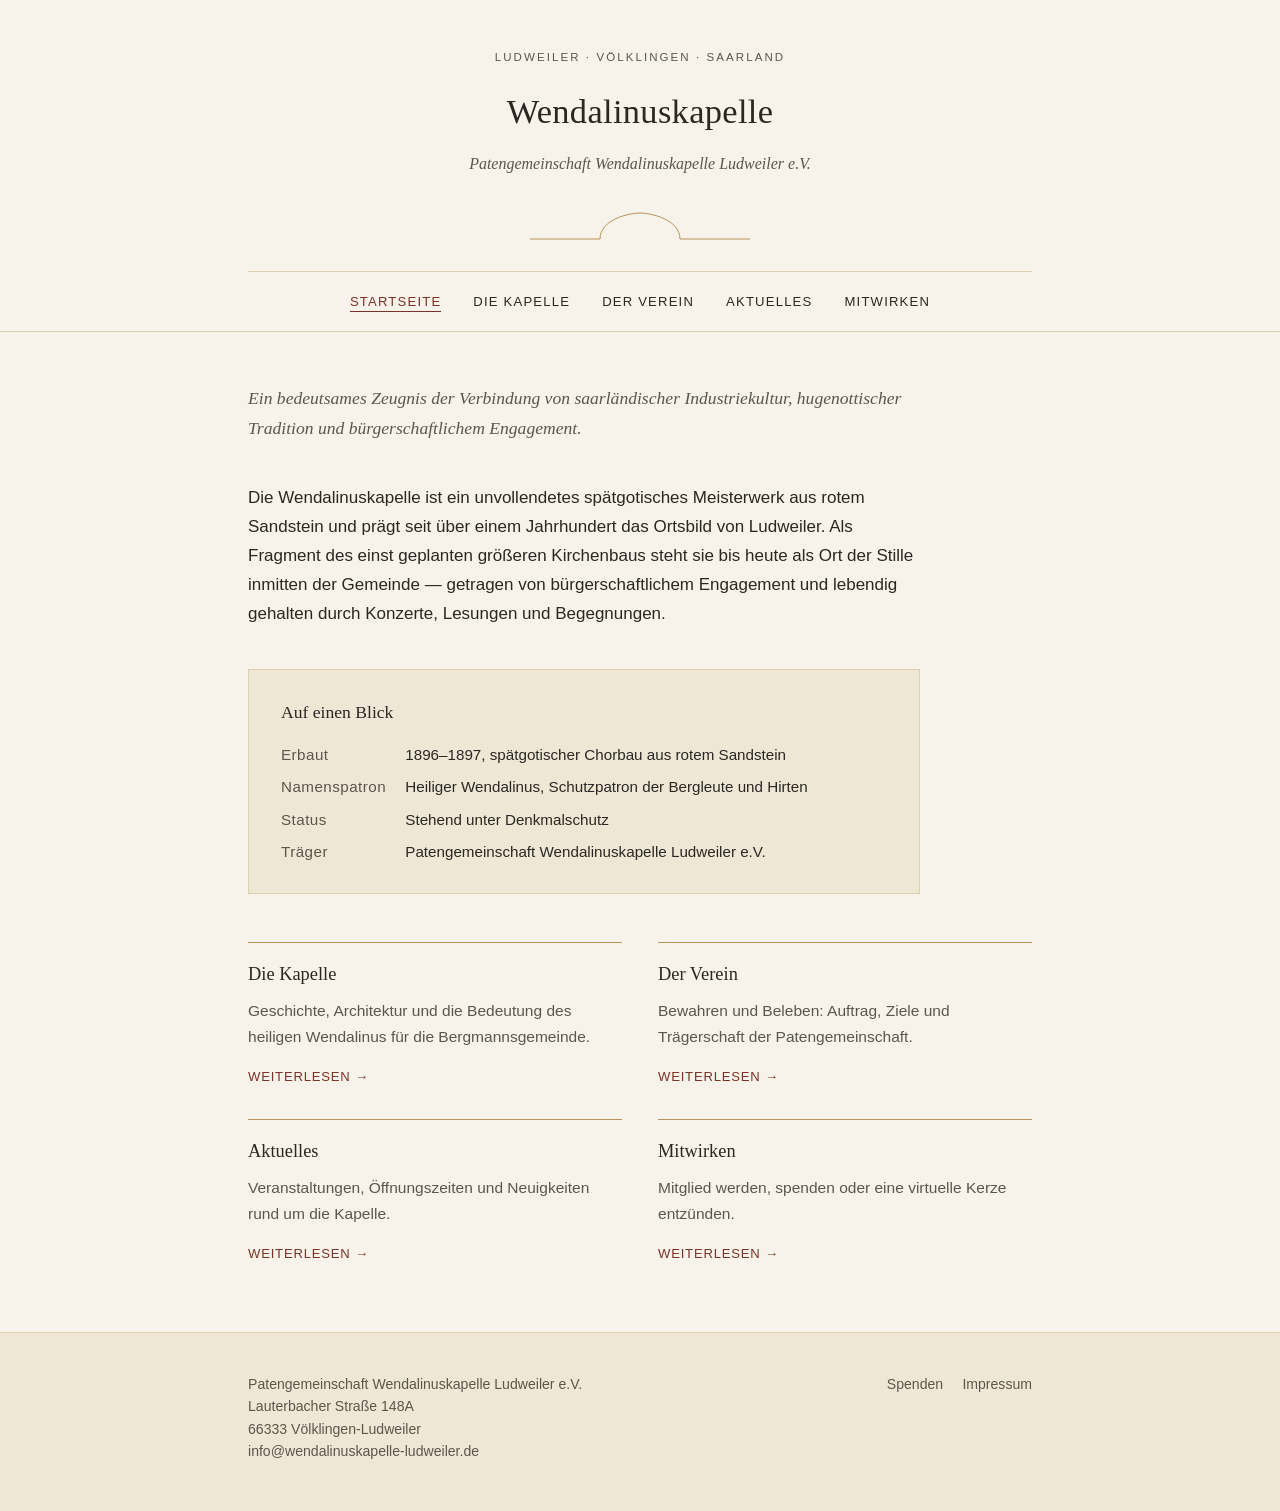
==== index.html @ 627bee24 "Erster Entwurf: Wendalinuskapelle Ludweiler Website" ====
<!doctype html>
<html lang="de">
<head>
<meta charset="utf-8">
<title>Wendalinuskapelle Ludweiler — Patengemeinschaft Wendalinuskapelle e.V.</title>
<meta name="description" content="Die Wendalinuskapelle in Ludweiler: unvollendeter spätgotischer Chorbau aus rotem Sandstein, errichtet 1896/97. Getragen von der Patengemeinschaft Wendalinuskapelle e.V.">
<meta name="viewport" content="width=device-width, initial-scale=1">
<link rel="stylesheet" href="css/style.css">
</head>
<body>

<header class="site-header">
  <div class="container">
    <p class="site-eyebrow">Ludweiler · Völklingen · Saarland</p>
    <h1 class="site-title"><a href="index.html">Wendalinuskapelle</a></h1>
    <p class="site-subtitle">Patengemeinschaft Wendalinuskapelle Ludweiler e.V.</p>
    <svg class="arch-divider" viewBox="0 0 220 34" xmlns="http://www.w3.org/2000/svg" aria-hidden="true">
      <line x1="0" y1="30" x2="70" y2="30"></line>
      <path d="M70 30 C70 10, 100 4, 110 4 C120 4, 150 10, 150 30"></path>
      <line x1="150" y1="30" x2="220" y2="30"></line>
    </svg>
    <nav class="site-nav" aria-label="Hauptnavigation">
      <ul>
        <li><a href="index.html" aria-current="page">Startseite</a></li>
        <li><a href="die-kapelle.html">Die Kapelle</a></li>
        <li><a href="der-verein.html">Der Verein</a></li>
        <li><a href="aktuelles.html">Aktuelles</a></li>
        <li><a href="mitwirken.html">Mitwirken</a></li>
      </ul>
    </nav>
  </div>
</header>

<main>
  <div class="container">

    <p class="page-lede">Ein bedeutsames Zeugnis der Verbindung von saarländischer Industriekultur, hugenottischer Tradition und bürgerschaftlichem Engagement.</p>

    <div class="prose">
      <p>Die Wendalinuskapelle ist ein unvollendetes spätgotisches Meisterwerk aus rotem Sandstein und prägt seit über einem Jahrhundert das Ortsbild von Ludweiler. Als Fragment des einst geplanten größeren Kirchenbaus steht sie bis heute als Ort der Stille inmitten der Gemeinde — getragen von bürgerschaftlichem Engagement und lebendig gehalten durch Konzerte, Lesungen und Begegnungen.</p>
    </div>

    <div class="panel">
      <h2>Auf einen Blick</h2>
      <dl>
        <dt>Erbaut</dt>
        <dd>1896–1897, spätgotischer Chorbau aus rotem Sandstein</dd>
        <dt>Namenspatron</dt>
        <dd>Heiliger Wendalinus, Schutzpatron der Bergleute und Hirten</dd>
        <dt>Status</dt>
        <dd>Stehend unter Denkmalschutz</dd>
        <dt>Träger</dt>
        <dd>Patengemeinschaft Wendalinuskapelle Ludweiler e.V.</dd>
      </dl>
    </div>

    <div class="teaser-grid">
      <div class="teaser">
        <h3>Die Kapelle</h3>
        <p>Geschichte, Architektur und die Bedeutung des heiligen Wendalinus für die Bergmannsgemeinde.</p>
        <a href="die-kapelle.html">Weiterlesen →</a>
      </div>
      <div class="teaser">
        <h3>Der Verein</h3>
        <p>Bewahren und Beleben: Auftrag, Ziele und Trägerschaft der Patengemeinschaft.</p>
        <a href="der-verein.html">Weiterlesen →</a>
      </div>
      <div class="teaser">
        <h3>Aktuelles</h3>
        <p>Veranstaltungen, Öffnungszeiten und Neuigkeiten rund um die Kapelle.</p>
        <a href="aktuelles.html">Weiterlesen →</a>
      </div>
      <div class="teaser">
        <h3>Mitwirken</h3>
        <p>Mitglied werden, spenden oder eine virtuelle Kerze entzünden.</p>
        <a href="mitwirken.html">Weiterlesen →</a>
      </div>
    </div>

  </div>
</main>

<footer class="site-footer">
  <div class="container">
    <address>
      Patengemeinschaft Wendalinuskapelle Ludweiler e.V.<br>
      Lauterbacher Straße 148A<br>
      66333 Völklingen-Ludweiler<br>
      <a href="mailto:info@wendalinuskapelle-ludweiler.de">info@wendalinuskapelle-ludweiler.de</a>
    </address>
    <nav aria-label="Fußzeilennavigation">
      <ul>
        <li><a href="mitwirken.html">Spenden</a></li>
        <li><a href="impressum.html">Impressum</a></li>
      </ul>
    </nav>
  </div>
</footer>

</body>
</html>
---- css/style.css ----
:root {
  --color-bg: #f7f3ea;
  --color-bg-alt: #efe7d5;
  --color-text: #2b2723;
  --color-text-muted: #5c564c;
  --color-accent: #7c3226;
  --color-rule: #b8945a;
  --color-border: #ddd0ae;
  --font-serif: Georgia, "Iowan Old Style", "Times New Roman", serif;
  --font-sans: -apple-system, BlinkMacSystemFont, "Segoe UI", Helvetica, Arial, sans-serif;
  --measure: 42rem;
}

* {
  box-sizing: border-box;
}

html {
  scroll-behavior: smooth;
}

body {
  margin: 0;
  background: var(--color-bg);
  color: var(--color-text);
  font-family: var(--font-sans);
  font-size: 17px;
  line-height: 1.7;
  -webkit-font-smoothing: antialiased;
}

a {
  color: var(--color-accent);
  text-decoration: none;
  border-bottom: 1px solid transparent;
}

a:hover {
  border-bottom-color: var(--color-accent);
}

img {
  max-width: 100%;
  display: block;
}

.container {
  max-width: 52rem;
  margin: 0 auto;
  padding: 0 1.5rem;
}

/* Header */

.site-header {
  border-bottom: 1px solid var(--color-border);
  padding: 3rem 0 0;
  background: var(--color-bg);
}

.site-header .container {
  text-align: center;
}

.site-eyebrow {
  font-family: var(--font-sans);
  font-size: 0.72rem;
  letter-spacing: 0.18em;
  text-transform: uppercase;
  color: var(--color-text-muted);
  margin: 0 0 0.9rem;
}

.site-title {
  font-family: var(--font-serif);
  font-weight: 400;
  font-size: 2.15rem;
  letter-spacing: 0.01em;
  margin: 0 0 0.6rem;
}

.site-title a {
  color: var(--color-text);
  border-bottom: none;
}

.site-subtitle {
  font-family: var(--font-serif);
  font-style: italic;
  color: var(--color-text-muted);
  font-size: 1rem;
  margin: 0 0 2rem;
}

.arch-divider {
  display: block;
  margin: 0 auto;
  width: 100%;
  max-width: 220px;
  height: 34px;
}

.arch-divider path,
.arch-divider line {
  stroke: var(--color-rule);
  stroke-width: 1;
  fill: none;
}

nav.site-nav {
  margin-top: 1.75rem;
  border-top: 1px solid var(--color-border);
}

nav.site-nav ul {
  list-style: none;
  display: flex;
  justify-content: center;
  flex-wrap: wrap;
  gap: 0.5rem 2rem;
  margin: 0;
  padding: 0.95rem 0;
}

nav.site-nav a {
  font-size: 0.82rem;
  letter-spacing: 0.09em;
  text-transform: uppercase;
  color: var(--color-text);
  border-bottom: 1px solid transparent;
  padding-bottom: 2px;
}

nav.site-nav a:hover,
nav.site-nav a[aria-current="page"] {
  color: var(--color-accent);
  border-bottom-color: var(--color-accent);
}

/* Main content */

main {
  padding: 3.25rem 0 4rem;
}

.page-title {
  font-family: var(--font-serif);
  font-weight: 400;
  font-size: 1.85rem;
  margin: 0 0 0.4rem;
}

.page-lede {
  font-family: var(--font-serif);
  font-style: italic;
  color: var(--color-text-muted);
  font-size: 1.1rem;
  max-width: var(--measure);
  margin: 0 0 2.5rem;
}

.prose {
  max-width: var(--measure);
}

.prose h2 {
  font-family: var(--font-serif);
  font-weight: 400;
  font-size: 1.3rem;
  margin: 2.6rem 0 0.9rem;
  padding-top: 1.6rem;
  border-top: 1px solid var(--color-border);
}

.prose h2:first-child {
  margin-top: 0;
  padding-top: 0;
  border-top: none;
}

.prose p {
  margin: 0 0 1.15rem;
}

.prose blockquote {
  margin: 1.6rem 0;
  padding: 0.2rem 0 0.2rem 1.3rem;
  border-left: 2px solid var(--color-rule);
  font-family: var(--font-serif);
  font-style: italic;
  color: var(--color-text-muted);
}

.lead-figure {
  font-family: var(--font-serif);
  font-size: 0.95rem;
  color: var(--color-text-muted);
  text-transform: none;
  letter-spacing: 0.02em;
  margin: 0 0 2rem;
}

/* Teaser grid on homepage */

.teaser-grid {
  display: grid;
  grid-template-columns: repeat(2, 1fr);
  gap: 1.75rem 2.25rem;
  margin-top: 3rem;
  max-width: 52rem;
}

.teaser {
  border-top: 1px solid var(--color-rule);
  padding-top: 1rem;
}

.teaser h3 {
  font-family: var(--font-serif);
  font-weight: 400;
  font-size: 1.15rem;
  margin: 0 0 0.5rem;
}

.teaser p {
  color: var(--color-text-muted);
  margin: 0 0 0.7rem;
  font-size: 0.97rem;
}

.teaser a {
  font-size: 0.82rem;
  letter-spacing: 0.06em;
  text-transform: uppercase;
}

/* Info panel (contact / facts) */

.panel {
  background: var(--color-bg-alt);
  border: 1px solid var(--color-border);
  padding: 1.75rem 2rem;
  margin: 2.5rem 0;
  max-width: var(--measure);
}

.panel h2 {
  font-family: var(--font-serif);
  font-weight: 400;
  font-size: 1.1rem;
  margin: 0 0 0.9rem;
}

.panel dl {
  margin: 0;
  display: grid;
  grid-template-columns: auto 1fr;
  gap: 0.4rem 1.2rem;
  font-size: 0.95rem;
}

.panel dt {
  color: var(--color-text-muted);
  letter-spacing: 0.03em;
}

.panel dd {
  margin: 0;
}

.notice {
  border-left: 2px solid var(--color-rule);
  padding: 0.15rem 0 0.15rem 1.2rem;
  color: var(--color-text-muted);
  font-size: 0.92rem;
  max-width: var(--measure);
  margin: 1.75rem 0;
}

ul.plain,
ol.plain {
  padding-left: 1.2rem;
  max-width: var(--measure);
}

ul.plain li,
ol.plain li {
  margin-bottom: 0.6rem;
}

/* Footer */

.site-footer {
  border-top: 1px solid var(--color-border);
  padding: 2.5rem 0 3rem;
  background: var(--color-bg-alt);
}

.site-footer .container {
  display: flex;
  flex-wrap: wrap;
  justify-content: space-between;
  gap: 1.5rem;
  font-size: 0.88rem;
  color: var(--color-text-muted);
}

.site-footer address {
  font-style: normal;
  line-height: 1.6;
}

.site-footer nav ul {
  list-style: none;
  padding: 0;
  margin: 0;
  display: flex;
  gap: 1.2rem;
}

.site-footer a {
  color: var(--color-text-muted);
}

.site-footer a:hover {
  color: var(--color-accent);
}

@media (max-width: 640px) {
  .site-header {
    padding-top: 2.25rem;
  }
  .site-title {
    font-size: 1.65rem;
  }
  main {
    padding: 2.25rem 0 3rem;
  }
  .teaser-grid {
    grid-template-columns: 1fr;
  }
  .panel {
    padding: 1.4rem 1.4rem;
  }
  .site-footer .container {
    flex-direction: column;
  }
}
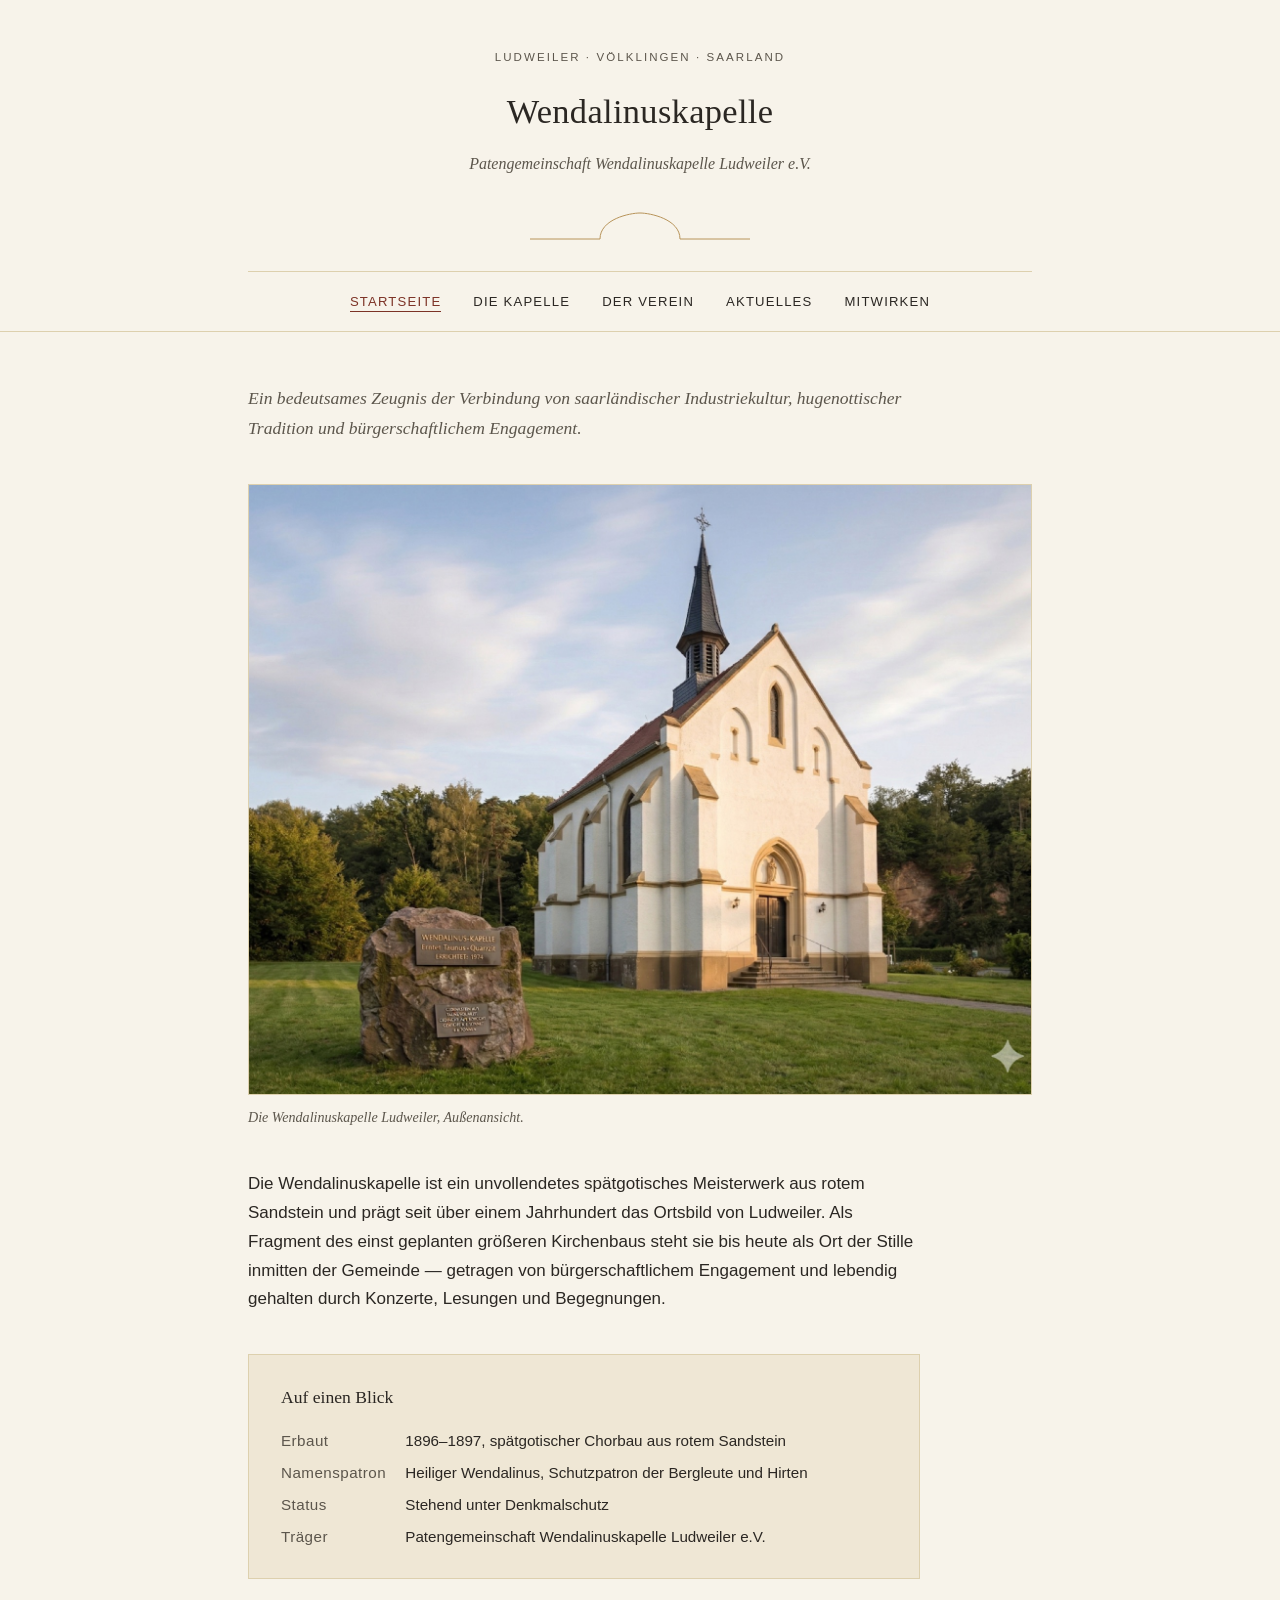
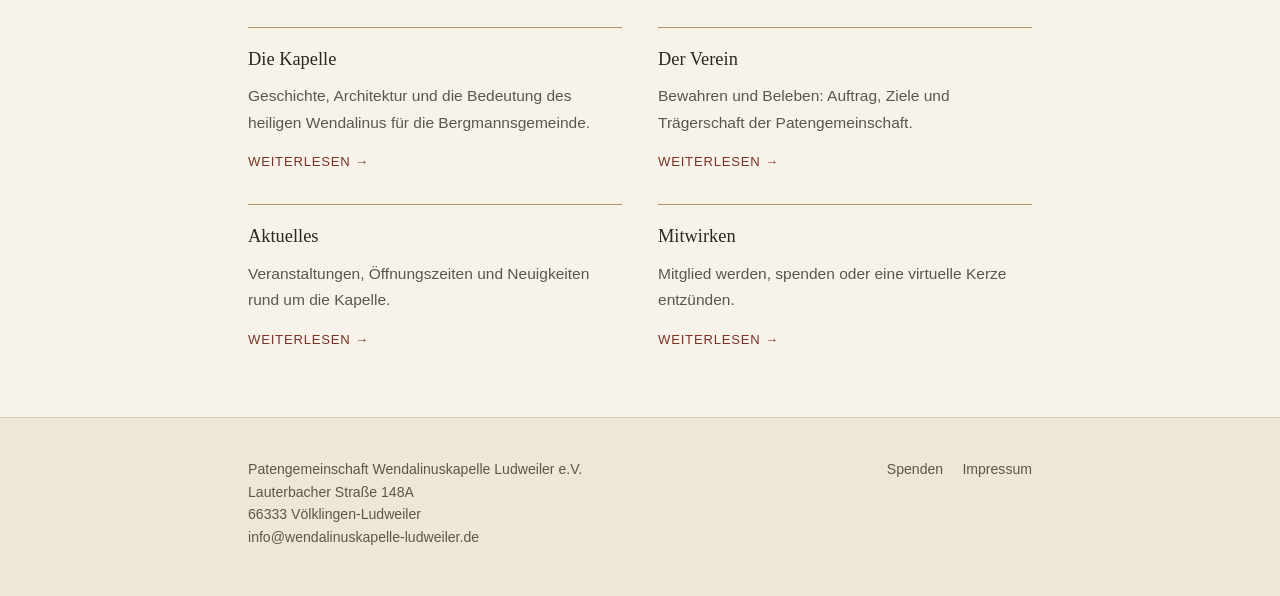
==== commit b00256c5: "Fotos der Kapelle einbinden" ====
--- a/index.html
+++ b/index.html
@@ -35,6 +35,11 @@
   <div class="container">
 
     <p class="page-lede">Ein bedeutsames Zeugnis der Verbindung von saarländischer Industriekultur, hugenottischer Tradition und bürgerschaftlichem Engagement.</p>
+
+    <figure class="photo wide">
+      <img src="images/kapelle-aussenansicht.jpg" alt="Außenansicht der Wendalinuskapelle Ludweiler mit Turm und Gedenkstein" width="1600" height="1246" loading="eager">
+      <figcaption>Die Wendalinuskapelle Ludweiler, Außenansicht.</figcaption>
+    </figure>
 
     <div class="prose">
       <p>Die Wendalinuskapelle ist ein unvollendetes spätgotisches Meisterwerk aus rotem Sandstein und prägt seit über einem Jahrhundert das Ortsbild von Ludweiler. Als Fragment des einst geplanten größeren Kirchenbaus steht sie bis heute als Ort der Stille inmitten der Gemeinde — getragen von bürgerschaftlichem Engagement und lebendig gehalten durch Konzerte, Lesungen und Begegnungen.</p>
--- a/css/style.css
+++ b/css/style.css
@@ -200,6 +200,32 @@
   margin: 0 0 2rem;
 }
 
+/* Photos */
+
+figure.photo {
+  margin: 2.5rem 0;
+  max-width: var(--measure);
+}
+
+figure.photo.wide {
+  max-width: 100%;
+}
+
+figure.photo img {
+  width: 100%;
+  height: auto;
+  display: block;
+  border: 1px solid var(--color-border);
+}
+
+figure.photo figcaption {
+  margin-top: 0.7rem;
+  font-family: var(--font-serif);
+  font-style: italic;
+  color: var(--color-text-muted);
+  font-size: 0.88rem;
+}
+
 /* Teaser grid on homepage */
 
 .teaser-grid {
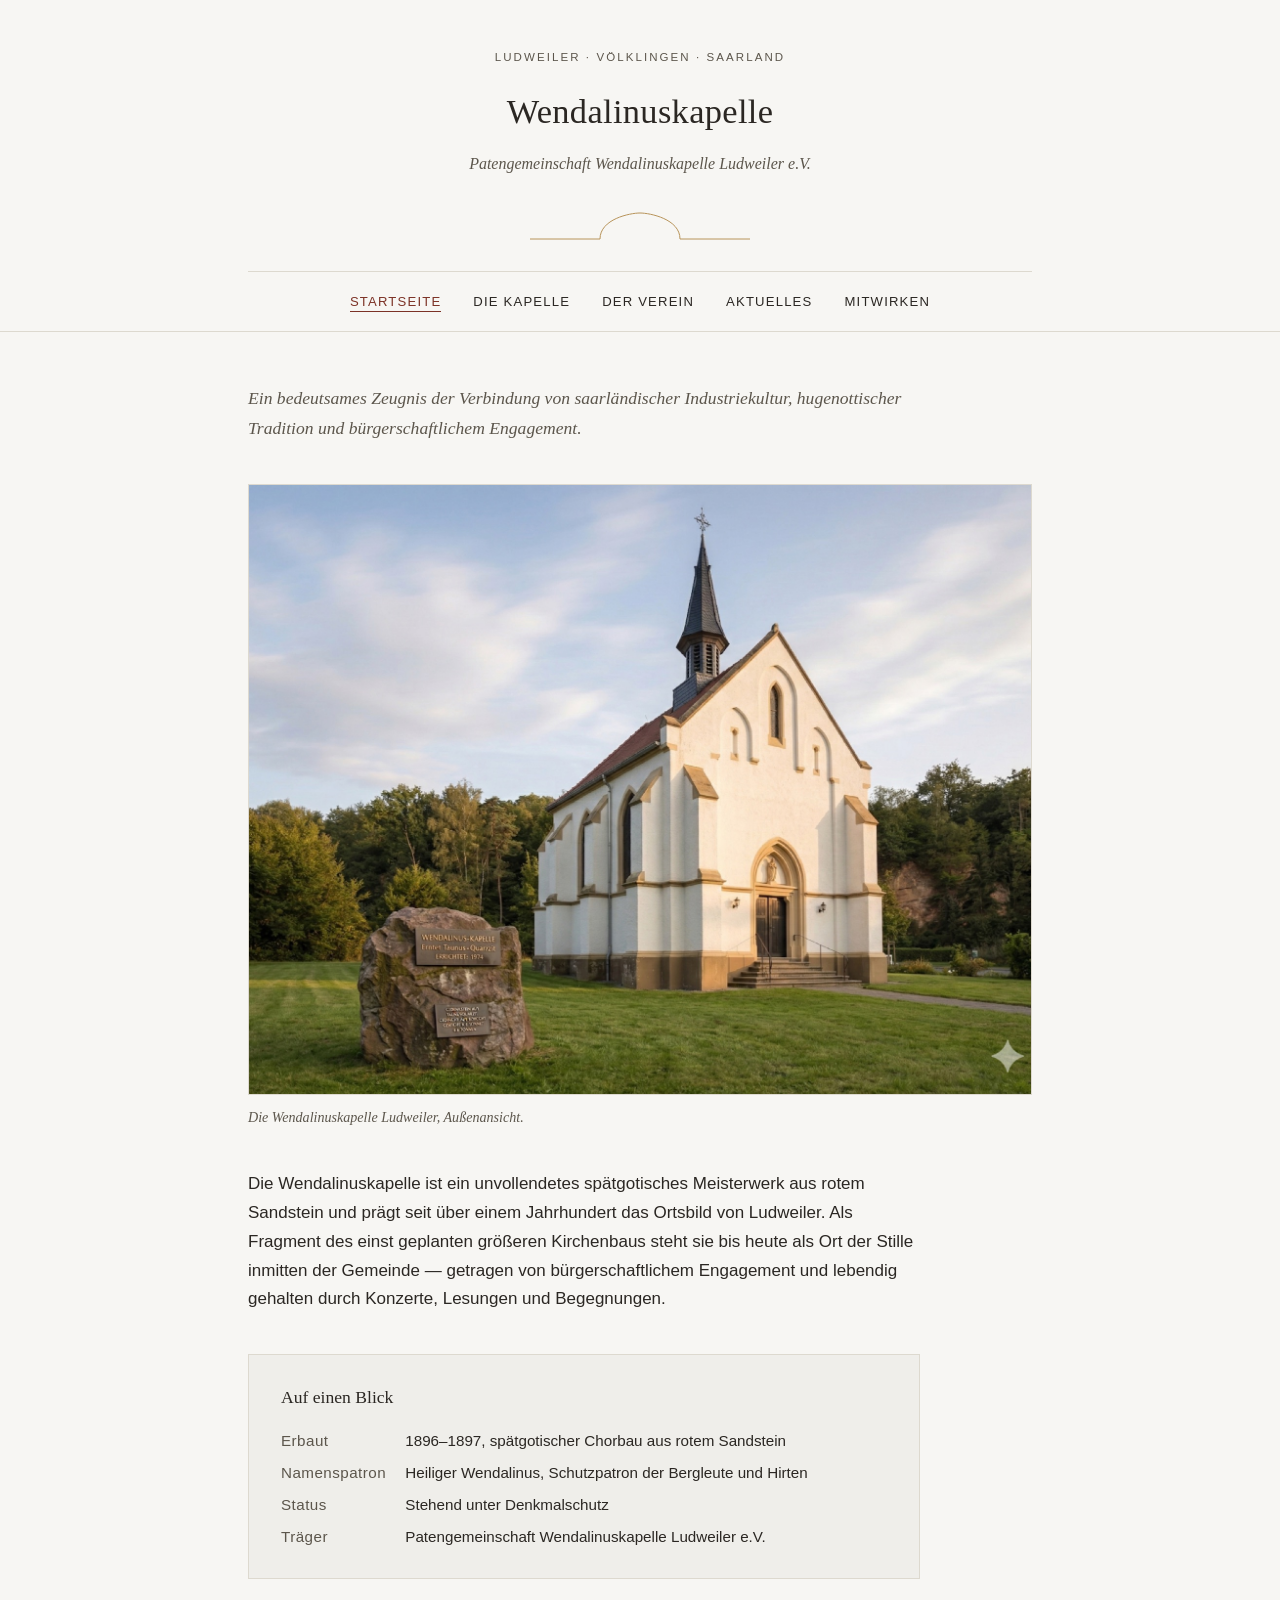
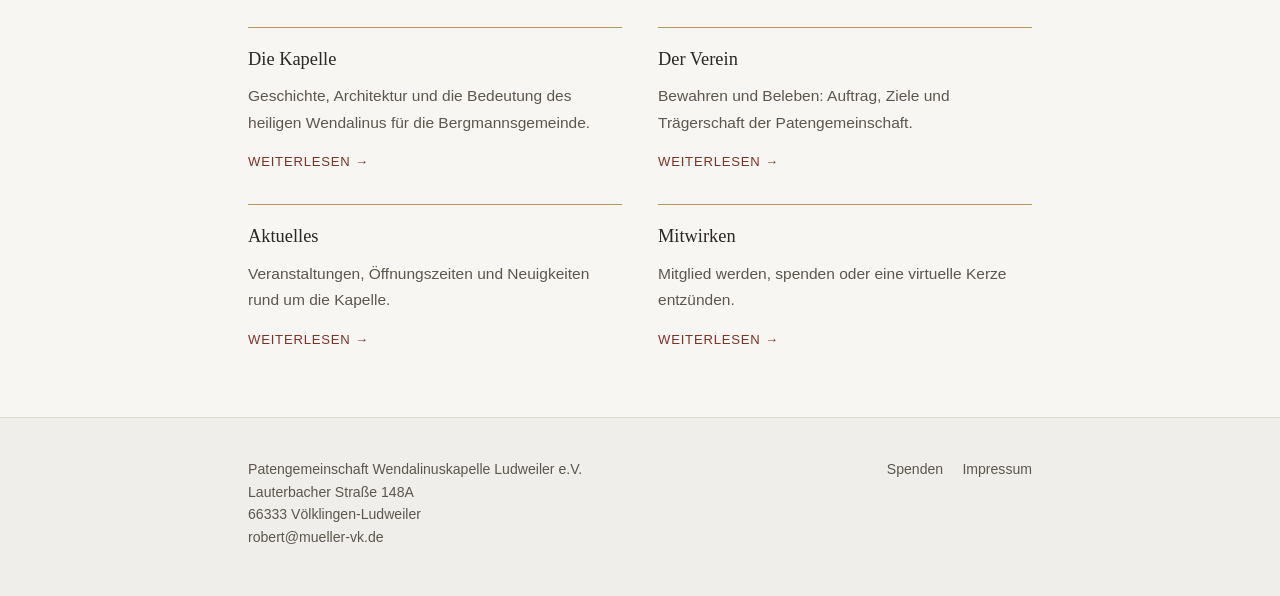
==== commit cd9eee88: "E-Mail-Kontakt auf robert@mueller-vk.de umstellen (info@ funktioniert nicht)" ====
--- a/index.html
+++ b/index.html
@@ -91,7 +91,7 @@
       Patengemeinschaft Wendalinuskapelle Ludweiler e.V.<br>
       Lauterbacher Straße 148A<br>
       66333 Völklingen-Ludweiler<br>
-      <a href="mailto:info@wendalinuskapelle-ludweiler.de">info@wendalinuskapelle-ludweiler.de</a>
+      <a href="mailto:robert@mueller-vk.de">robert@mueller-vk.de</a>
     </address>
     <nav aria-label="Fußzeilennavigation">
       <ul>
--- a/css/style.css
+++ b/css/style.css
@@ -1,11 +1,11 @@
 :root {
-  --color-bg: #f7f3ea;
-  --color-bg-alt: #efe7d5;
+  --color-bg: #f7f6f3;
+  --color-bg-alt: #efeeea;
   --color-text: #2b2723;
   --color-text-muted: #5c564c;
   --color-accent: #7c3226;
   --color-rule: #b8945a;
-  --color-border: #ddd0ae;
+  --color-border: #ddd9cf;
   --font-serif: Georgia, "Iowan Old Style", "Times New Roman", serif;
   --font-sans: -apple-system, BlinkMacSystemFont, "Segoe UI", Helvetica, Arial, sans-serif;
   --measure: 42rem;
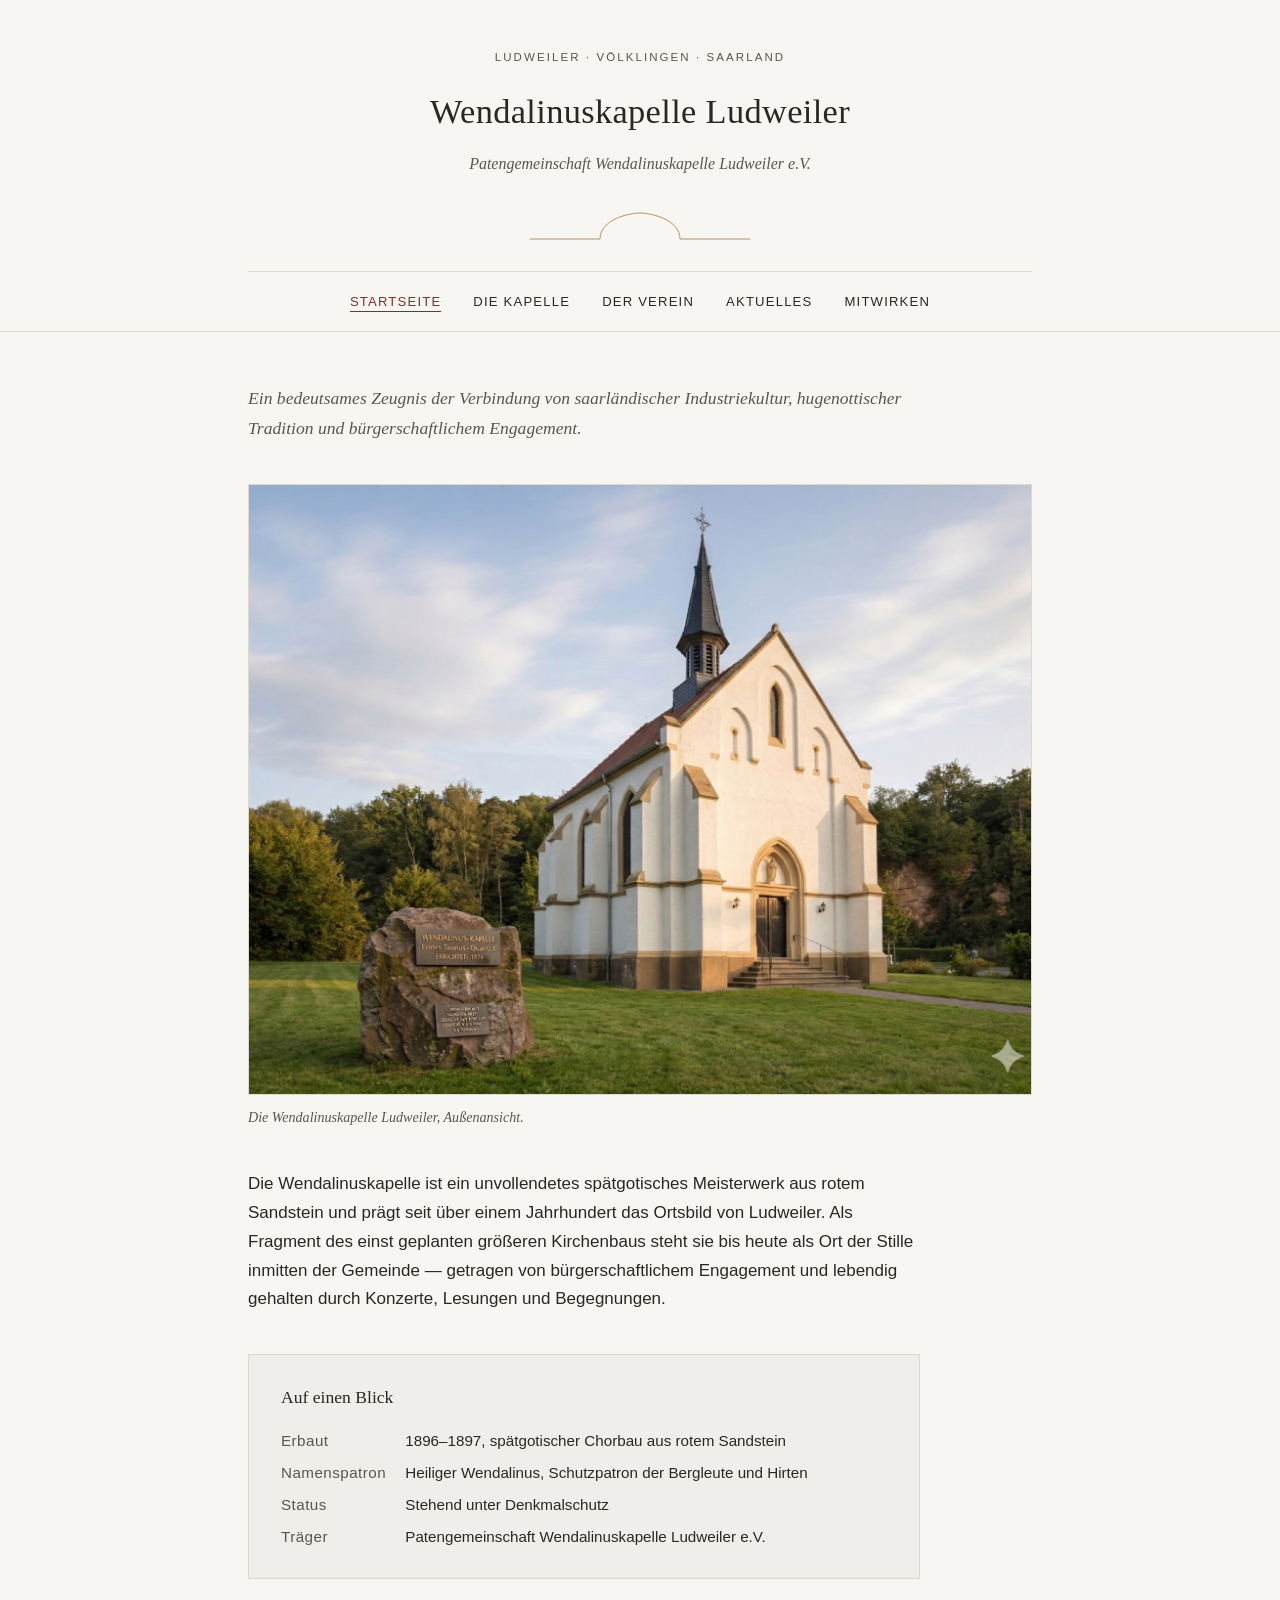
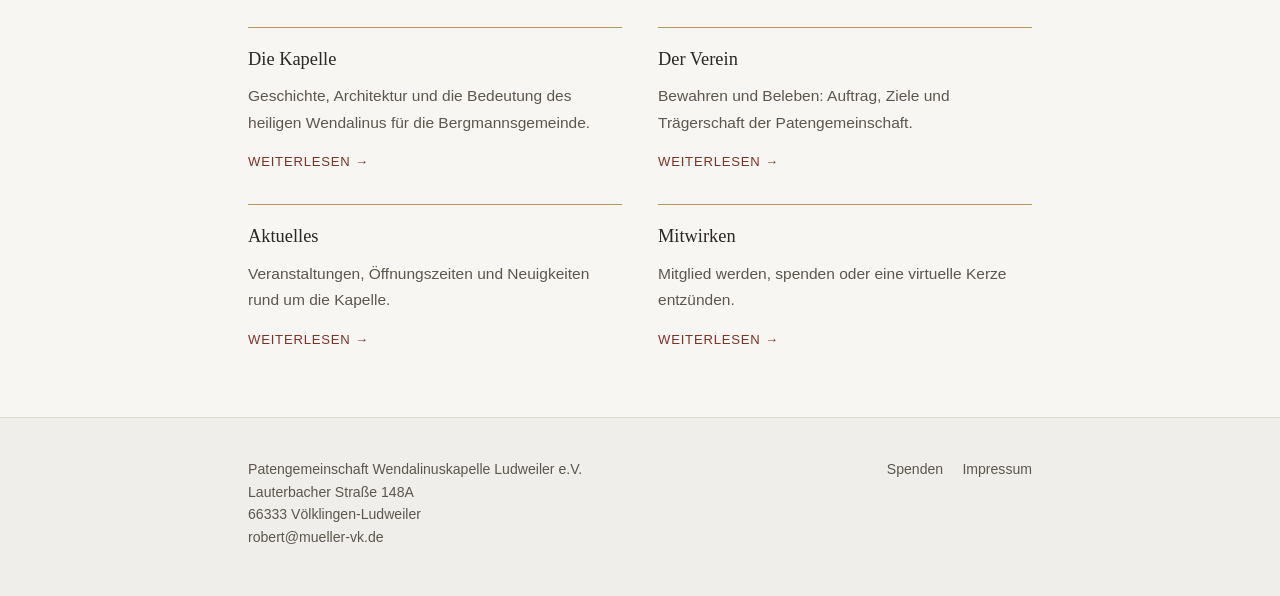
==== commit c226e2a2: "Seitentitel auf 'Wendalinuskapelle Ludweiler' ändern" ====
--- a/index.html
+++ b/index.html
@@ -12,7 +12,7 @@
 <header class="site-header">
   <div class="container">
     <p class="site-eyebrow">Ludweiler · Völklingen · Saarland</p>
-    <h1 class="site-title"><a href="index.html">Wendalinuskapelle</a></h1>
+    <h1 class="site-title"><a href="index.html">Wendalinuskapelle Ludweiler</a></h1>
     <p class="site-subtitle">Patengemeinschaft Wendalinuskapelle Ludweiler e.V.</p>
     <svg class="arch-divider" viewBox="0 0 220 34" xmlns="http://www.w3.org/2000/svg" aria-hidden="true">
       <line x1="0" y1="30" x2="70" y2="30"></line>
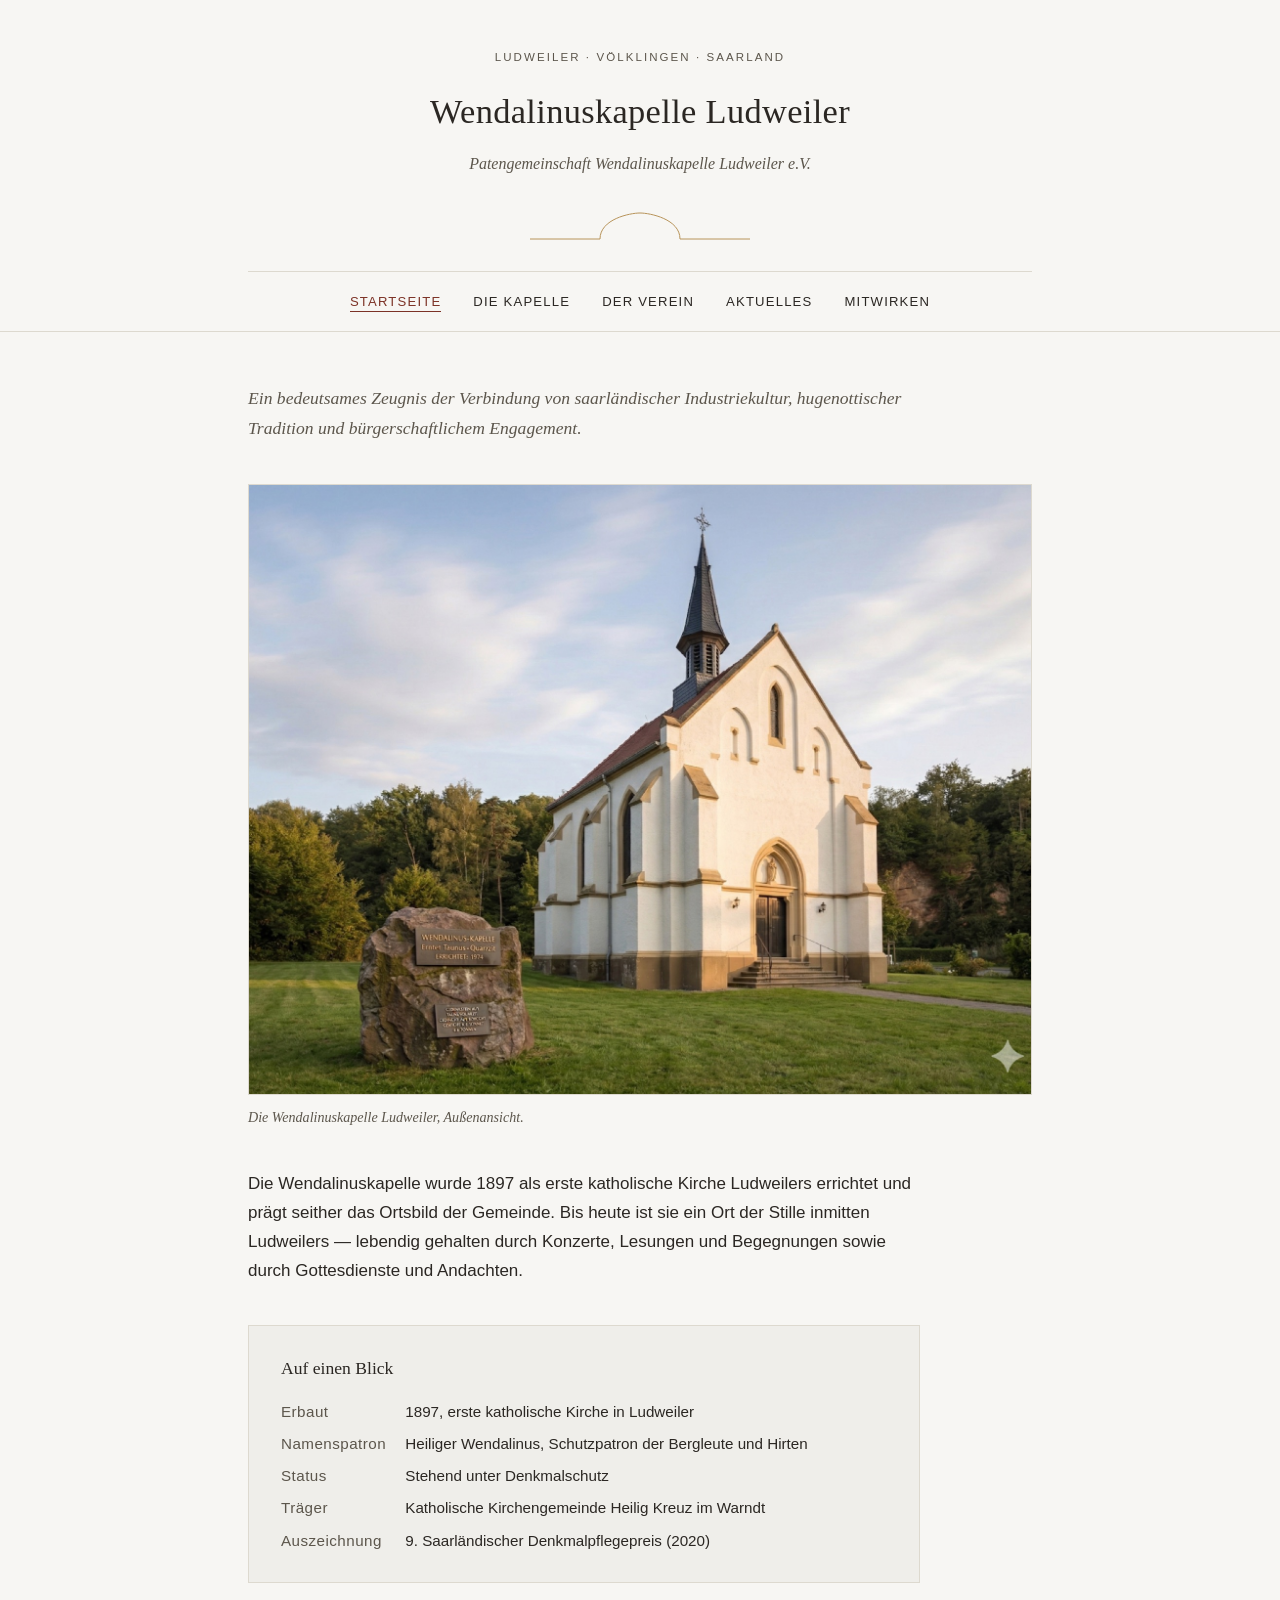
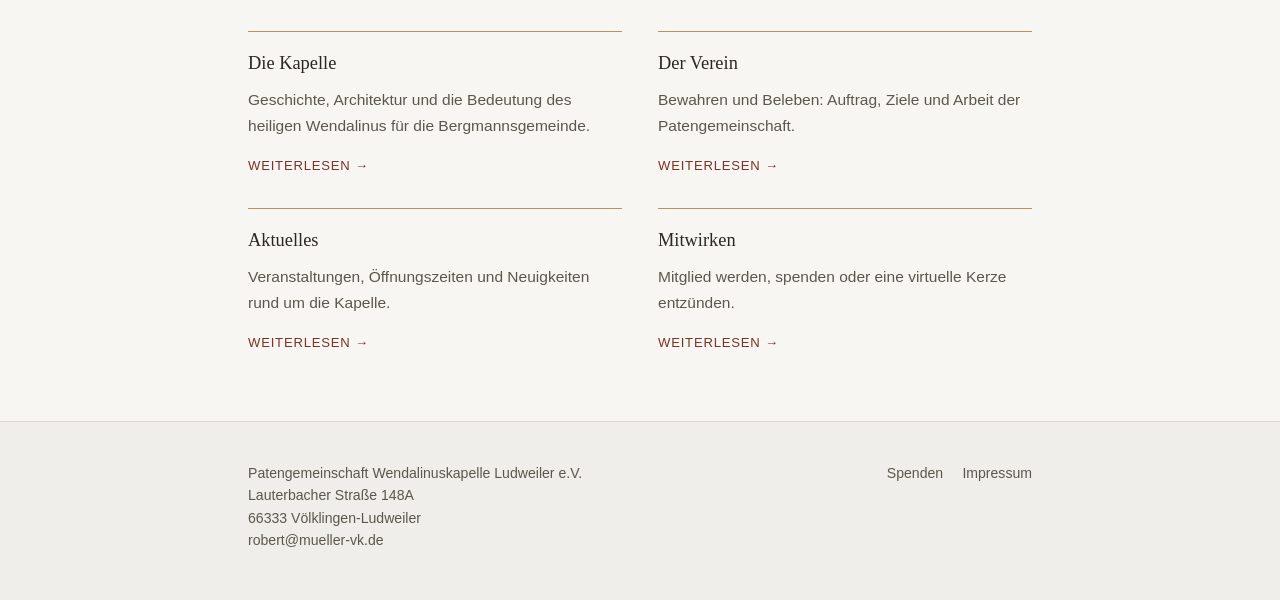
==== commit 1414b7db: "Inhaltliche Korrekturen nach Feedback des Vereins: Trägerschaft, Architekturbeschreibung, Öffnungsze" ====
--- a/index.html
+++ b/index.html
@@ -3,7 +3,7 @@
 <head>
 <meta charset="utf-8">
 <title>Wendalinuskapelle Ludweiler — Patengemeinschaft Wendalinuskapelle e.V.</title>
-<meta name="description" content="Die Wendalinuskapelle in Ludweiler: unvollendeter spätgotischer Chorbau aus rotem Sandstein, errichtet 1896/97. Getragen von der Patengemeinschaft Wendalinuskapelle e.V.">
+<meta name="description" content="Die Wendalinuskapelle in Ludweiler: erste katholische Kirche des Ortes, errichtet 1897. Getragen von der Katholischen Kirchengemeinde Heilig Kreuz im Warndt.">
 <meta name="viewport" content="width=device-width, initial-scale=1">
 <link rel="stylesheet" href="css/style.css">
 </head>
@@ -42,20 +42,22 @@
     </figure>
 
     <div class="prose">
-      <p>Die Wendalinuskapelle ist ein unvollendetes spätgotisches Meisterwerk aus rotem Sandstein und prägt seit über einem Jahrhundert das Ortsbild von Ludweiler. Als Fragment des einst geplanten größeren Kirchenbaus steht sie bis heute als Ort der Stille inmitten der Gemeinde — getragen von bürgerschaftlichem Engagement und lebendig gehalten durch Konzerte, Lesungen und Begegnungen.</p>
+      <p>Die Wendalinuskapelle wurde 1897 als erste katholische Kirche Ludweilers errichtet und prägt seither das Ortsbild der Gemeinde. Bis heute ist sie ein Ort der Stille inmitten Ludweilers — lebendig gehalten durch Konzerte, Lesungen und Begegnungen sowie durch Gottesdienste und Andachten.</p>
     </div>
 
     <div class="panel">
       <h2>Auf einen Blick</h2>
       <dl>
         <dt>Erbaut</dt>
-        <dd>1896–1897, spätgotischer Chorbau aus rotem Sandstein</dd>
+        <dd>1897, erste katholische Kirche in Ludweiler</dd>
         <dt>Namenspatron</dt>
         <dd>Heiliger Wendalinus, Schutzpatron der Bergleute und Hirten</dd>
         <dt>Status</dt>
         <dd>Stehend unter Denkmalschutz</dd>
         <dt>Träger</dt>
-        <dd>Patengemeinschaft Wendalinuskapelle Ludweiler e.V.</dd>
+        <dd>Katholische Kirchengemeinde Heilig Kreuz im Warndt</dd>
+        <dt>Auszeichnung</dt>
+        <dd>9. Saarländischer Denkmalpflegepreis (2020)</dd>
       </dl>
     </div>
 
@@ -67,7 +69,7 @@
       </div>
       <div class="teaser">
         <h3>Der Verein</h3>
-        <p>Bewahren und Beleben: Auftrag, Ziele und Trägerschaft der Patengemeinschaft.</p>
+        <p>Bewahren und Beleben: Auftrag, Ziele und Arbeit der Patengemeinschaft.</p>
         <a href="der-verein.html">Weiterlesen →</a>
       </div>
       <div class="teaser">
--- a/css/style.css
+++ b/css/style.css
@@ -258,6 +258,140 @@
   font-size: 0.82rem;
   letter-spacing: 0.06em;
   text-transform: uppercase;
+}
+
+/* Virtuelle Kerze */
+
+.candle-form {
+  max-width: var(--measure);
+  margin: 2rem 0 2.5rem;
+  padding: 1.5rem 1.75rem;
+  background: var(--color-bg-alt);
+  border: 1px solid var(--color-border);
+}
+
+.candle-field {
+  margin-bottom: 1rem;
+}
+
+.candle-field label {
+  display: block;
+  font-size: 0.82rem;
+  letter-spacing: 0.03em;
+  color: var(--color-text-muted);
+  margin-bottom: 0.35rem;
+}
+
+.candle-field input,
+.candle-field textarea {
+  width: 100%;
+  font-family: var(--font-sans);
+  font-size: 0.95rem;
+  color: var(--color-text);
+  background: var(--color-bg);
+  border: 1px solid var(--color-border);
+  padding: 0.55rem 0.7rem;
+  box-sizing: border-box;
+}
+
+.candle-field textarea {
+  resize: vertical;
+}
+
+.candle-honeypot {
+  position: absolute;
+  left: -9999px;
+  width: 1px;
+  height: 1px;
+  overflow: hidden;
+}
+
+.candle-submit {
+  font-family: var(--font-sans);
+  font-size: 0.82rem;
+  letter-spacing: 0.06em;
+  text-transform: uppercase;
+  color: var(--color-bg);
+  background: var(--color-accent);
+  border: none;
+  padding: 0.65rem 1.4rem;
+  cursor: pointer;
+}
+
+.candle-submit:hover {
+  opacity: 0.9;
+}
+
+.candle-submit:disabled {
+  opacity: 0.5;
+  cursor: default;
+}
+
+.candle-status {
+  margin: 0.75rem 0 0;
+  font-size: 0.85rem;
+  color: var(--color-text-muted);
+  min-height: 1.2em;
+}
+
+.candle-list-heading {
+  font-family: var(--font-serif);
+  font-weight: 400;
+  font-size: 1.1rem;
+  margin: 2.5rem 0 1rem;
+}
+
+.candle-list {
+  list-style: none;
+  margin: 0 0 2rem;
+  padding: 0;
+  max-width: var(--measure);
+  display: flex;
+  flex-direction: column;
+  gap: 1.1rem;
+}
+
+.candle-item {
+  display: flex;
+  gap: 0.75rem;
+  align-items: flex-start;
+  border-top: 1px solid var(--color-border);
+  padding-top: 1rem;
+}
+
+.candle-flame {
+  width: 16px;
+  height: 16px;
+  flex: none;
+  margin-top: 0.25rem;
+  stroke: var(--color-accent);
+  fill: none;
+  stroke-width: 1.3;
+}
+
+.candle-text {
+  display: flex;
+  flex-direction: column;
+  gap: 0.25rem;
+}
+
+.candle-message {
+  font-family: var(--font-serif);
+  font-style: italic;
+  color: var(--color-text);
+  font-size: 0.98rem;
+}
+
+.candle-meta {
+  font-size: 0.8rem;
+  color: var(--color-text-muted);
+  letter-spacing: 0.02em;
+}
+
+.candle-empty {
+  color: var(--color-text-muted);
+  font-size: 0.92rem;
+  font-style: italic;
 }
 
 /* Info panel (contact / facts) */
